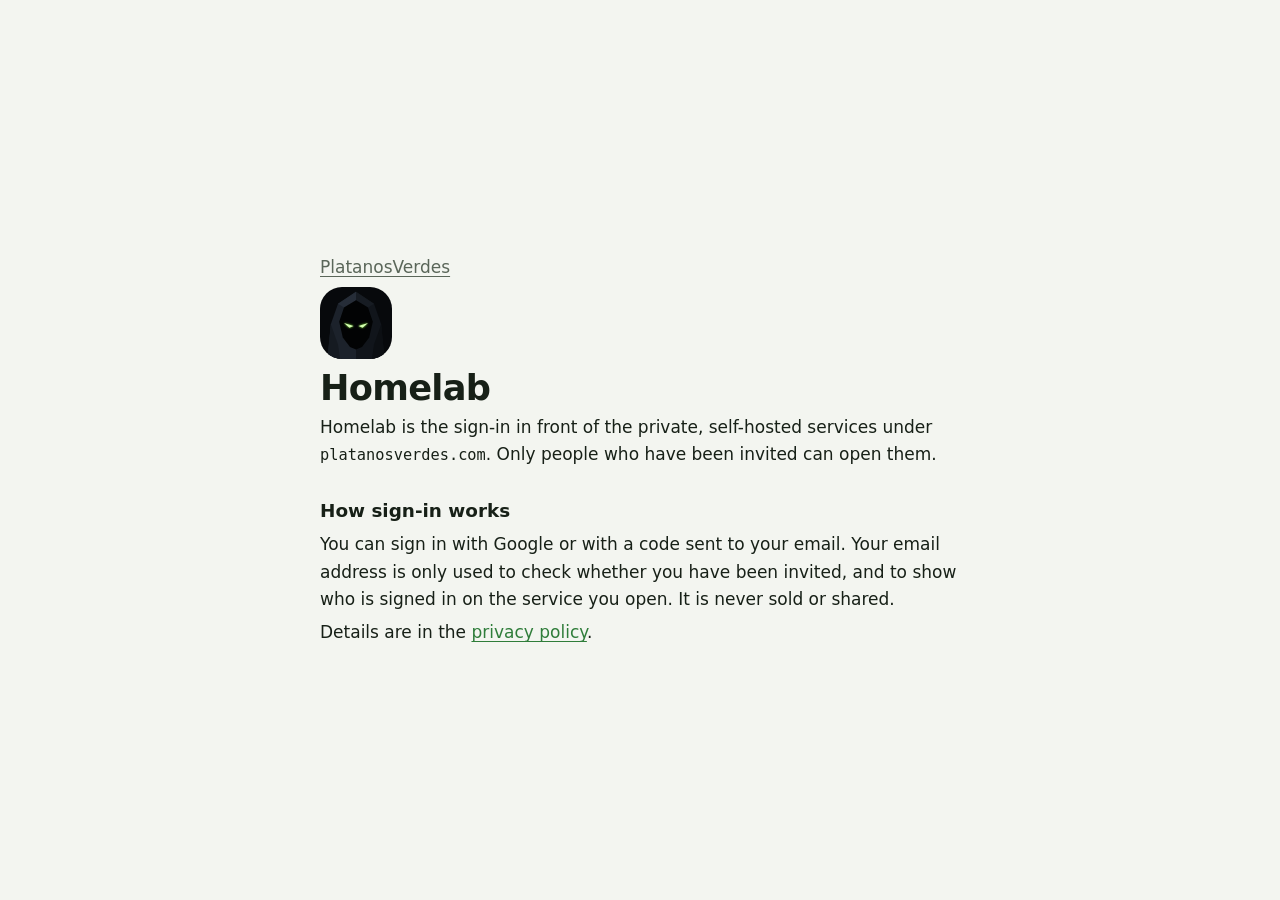
==== homelab.html @ f191e45e "Move the Homelab sign-in description to its own page" ====
<!doctype html>
<html lang="en">
<head>
<meta charset="utf-8">
<meta name="viewport" content="width=device-width, initial-scale=1">
<title>Homelab · PlatanosVerdes</title>
<meta name="description" content="Homelab: the sign-in in front of the private services under platanosverdes.com.">
<link rel="icon" href="logo.svg" type="image/svg+xml">
<link rel="stylesheet" href="style.css">
</head>
<body>
<main class="text">
  <p class="back"><a href="./">PlatanosVerdes</a></p>
  <img src="logo.svg" alt="" width="72" height="72">
  <h1>Homelab</h1>
  <p>Homelab is the sign-in in front of the private, self-hosted services under <code>platanosverdes.com</code>. Only people who have been invited can open them.</p>
  <h2>How sign-in works</h2>
  <p>You can sign in with Google or with a code sent to your email. Your email address is only used to check whether you have been invited, and to show who is signed in on the service you open. It is never sold or shared.</p>
  <p>Details are in the <a href="privacy.html">privacy policy</a>.</p>
</main>
</body>
</html>
---- style.css ----
:root {
  --bg: #f3f5f0; --ink: #172017; --muted: #5a6659; --accent: #2f7d3a; --line: #dbe2d6;
  color-scheme: light;
}
@media (prefers-color-scheme: dark) {
  :root { --bg: #0b0f0b; --ink: #e5ece3; --muted: #9aa897; --accent: #86d27a; --line: #253025; color-scheme: dark; }
}
body {
  margin: 0; min-height: 100vh; background: var(--bg); color: var(--ink);
  font: 17px/1.6 system-ui, -apple-system, "Segoe UI", sans-serif;
  display: grid; place-items: center; padding: 48px 16px; box-sizing: border-box;
}
main { max-width: 34rem; display: grid; gap: 14px; justify-items: start; }
main.text { max-width: 40rem; gap: 6px; }
img { border-radius: 22px; }
h1 { font-size: 2.2rem; letter-spacing: -0.02em; line-height: 1.1; margin: 4px 0 0; }
main.text h1 { margin-bottom: 0; }
h2 { font-size: 1.15rem; margin: 22px 0 0; }
p, ul { margin: 0; }
ul { padding-left: 1.2rem; display: grid; gap: 6px; }
.muted, .back a { color: var(--muted); }
a { color: var(--accent); text-underline-offset: 3px; }
.links { display: flex; gap: 20px; }
code { font-size: .9em; }
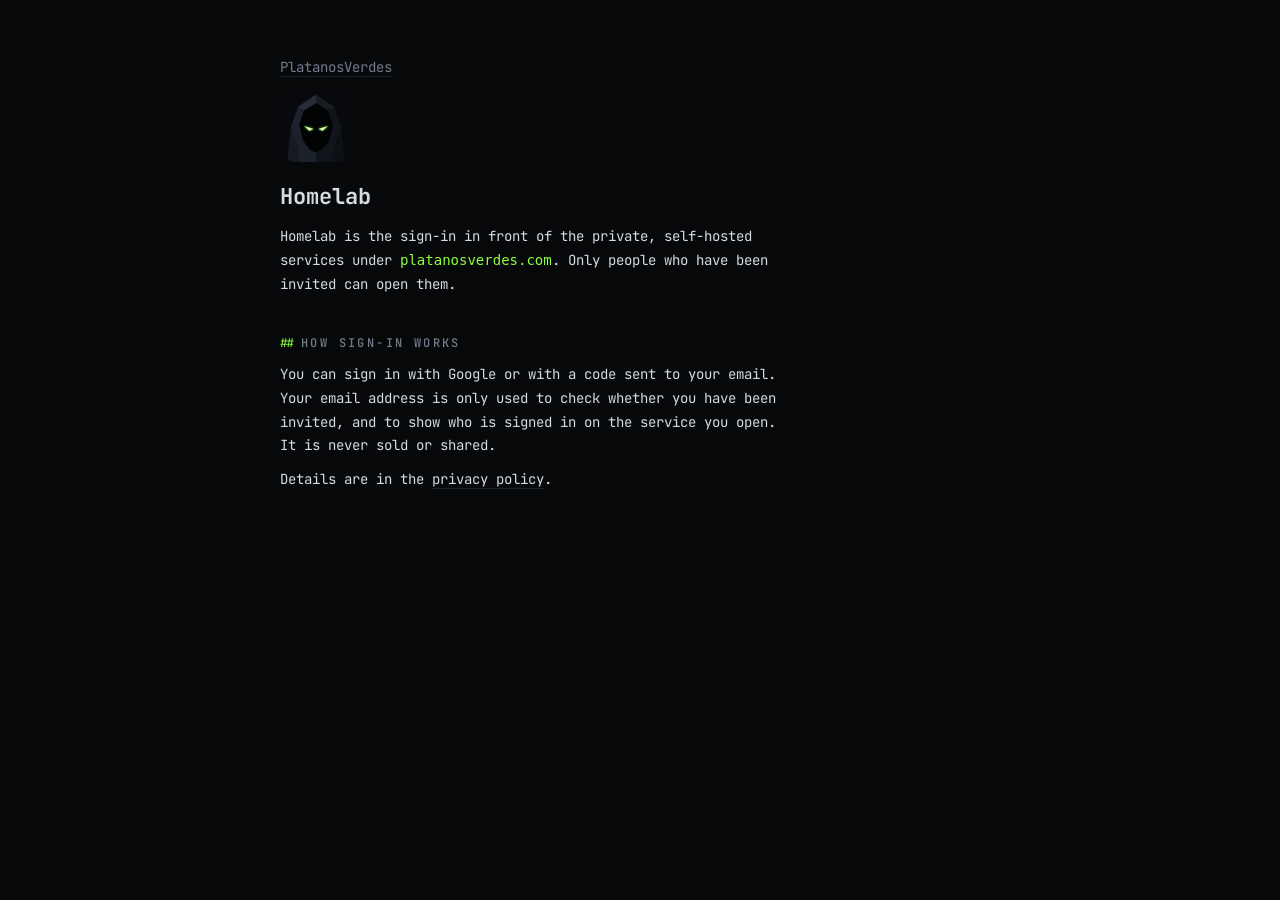
==== commit 23a777d2: "Replace the temporary page with the portfolio, projects listed in projects.json" ====
--- a/homelab.html
+++ b/homelab.html
@@ -6,6 +6,7 @@
 <title>Homelab · PlatanosVerdes</title>
 <meta name="description" content="Homelab: the sign-in in front of the private services under platanosverdes.com.">
 <link rel="icon" href="logo.svg" type="image/svg+xml">
+<link rel="stylesheet" href="https://fonts.googleapis.com/css2?family=JetBrains+Mono:wght@400;500;700&display=swap">
 <link rel="stylesheet" href="style.css">
 </head>
 <body>
--- a/style.css
+++ b/style.css
@@ -1,24 +1,14 @@
-:root {
-  --bg: #f3f5f0; --ink: #172017; --muted: #5a6659; --accent: #2f7d3a; --line: #dbe2d6;
-  color-scheme: light;
-}
-@media (prefers-color-scheme: dark) {
-  :root { --bg: #0b0f0b; --ink: #e5ece3; --muted: #9aa897; --accent: #86d27a; --line: #253025; color-scheme: dark; }
-}
-body {
-  margin: 0; min-height: 100vh; background: var(--bg); color: var(--ink);
-  font: 17px/1.6 system-ui, -apple-system, "Segoe UI", sans-serif;
-  display: grid; place-items: center; padding: 48px 16px; box-sizing: border-box;
-}
-main { max-width: 34rem; display: grid; gap: 14px; justify-items: start; }
-main.text { max-width: 40rem; gap: 6px; }
-img { border-radius: 22px; }
-h1 { font-size: 2.2rem; letter-spacing: -0.02em; line-height: 1.1; margin: 4px 0 0; }
-main.text h1 { margin-bottom: 0; }
-h2 { font-size: 1.15rem; margin: 22px 0 0; }
-p, ul { margin: 0; }
+/* Shared by homelab.html and privacy.html, matching the home page. */
+:root { --bg: #07080a; --line: #1d2128; --dim: #737c8a; --text: #d6dbe2; --eye: #8cff3f; color-scheme: dark; }
+body { margin: 0; background: var(--bg); color: var(--text); font: 14px/1.7 "JetBrains Mono", ui-monospace, "SF Mono", Menlo, monospace; }
+main { max-width: 720px; margin: 0 auto; padding: 56px max(20px, env(safe-area-inset-right, 0px)) 48px max(20px, env(safe-area-inset-left, 0px)); display: grid; gap: 10px; justify-items: start; }
+img { border-radius: 16px; }
+h1 { font-size: 22px; margin: 6px 0 0; }
+h2 { margin: 26px 0 0; font-size: 12px; font-weight: 500; letter-spacing: .2em; text-transform: uppercase; color: var(--dim); }
+h2::before { content: "## "; color: var(--eye); letter-spacing: 0; }
+p, ul { margin: 0; max-width: 64ch; }
 ul { padding-left: 1.2rem; display: grid; gap: 6px; }
-.muted, .back a { color: var(--muted); }
-a { color: var(--accent); text-underline-offset: 3px; }
-.links { display: flex; gap: 20px; }
-code { font-size: .9em; }
+.muted, .back a { color: var(--dim); }
+a { color: var(--text); text-decoration-color: var(--line); text-underline-offset: 4px; }
+a:hover { color: var(--eye); text-decoration-color: var(--eye); }
+code { color: var(--eye); }
